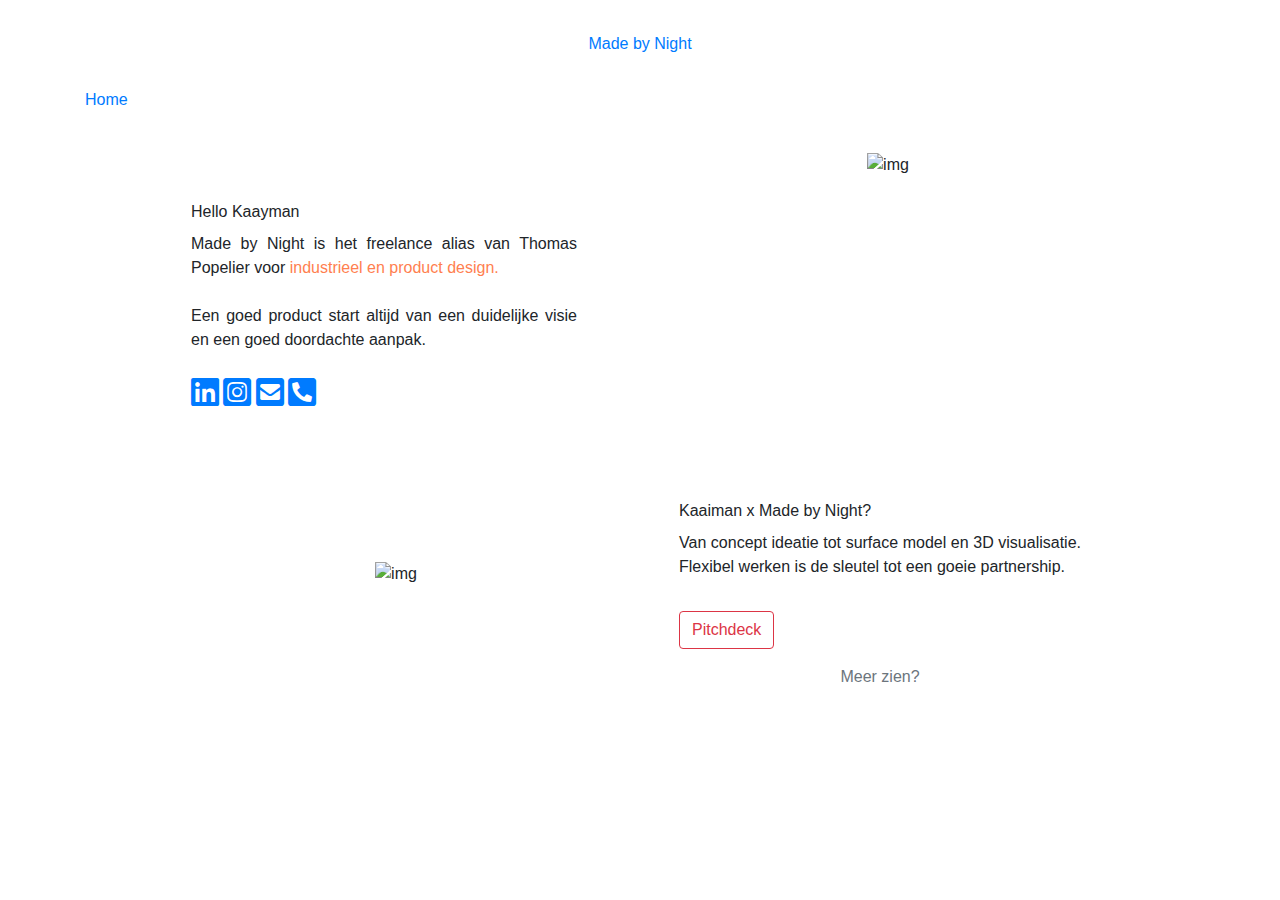
==== kaayman.html @ 13589800 "Add files via upload" ====
<!DOCTYPE html>
<html lang="en">

<head>
  <meta charset="utf-8">
  <title>Made by Night</title>
  <meta name="viewport" content="width=device-width, initial-scale=1, shrink-to-fit=no">
  <meta content="" name="keywords">
  <meta name="description" content="">
  <meta name="author" content="">

  <!-- Facebook Opengraph integration: https://developers.facebook.com/docs/sharing/opengraph -->
  <meta property="og:title" content="">
  <meta property="og:image" content="">
  <meta property="og:url" content="">
  <meta property="og:site_name" content="">
  <meta property="og:description" content="">

  <!-- Twitter Cards integration: https://dev.twitter.com/cards/  -->
  <meta name="twitter:card" content="summary">
  <meta name="twitter:site" content="">
  <meta name="twitter:title" content="">
  <meta name="twitter:description" content="">
  <meta name="twitter:image" content="">

  <!-- Place your favicon.ico and apple-touch-icon.png in the template root directory -->
    <link href="/resources/favicon/favicon.ico" rel="shortcut icon">
    <link rel="apple-touch-icon" sizes="180x180" href="/resources/favicon/apple-touch-icon.png">
    <link rel="icon" type="image/png" sizes="32x32" href="/resources/favicon/favicon-32x32.png">
    <link rel="icon" type="image/png" sizes="16x16" href="/resources/favicon/favicon-16x16.png">
    <link rel="manifest" href="/resources/favicon/site.webmanifest">

  <!-- Bootstrap core CSS -->
  <link href="css/bootstrap.min.css" rel="stylesheet">

  <!-- custom core CSS -->
  <link href="css/styles1.css" rel="stylesheet">

  <!--  custom fonts CSS -->
  <link href="https://fonts.googleapis.com/css2?family=Balthazar&display=swap" rel="stylesheet">

  <!-- Emoji Stylesheet file -->
  <link href="https://afeld.github.io/emoji-css/emoji.css" rel="stylesheet">

<link rel="stylesheet" href="https://cdnjs.cloudflare.com/ajax/libs/font-awesome/4.7.0/css/font-awesome.min.css">

  <!--  animate CSS -->
  <link href="css/animate.min.css" rel="stylesheet">

  <!--  custom fonts CSS

<link href="https://fonts.googleapis.com/css?family=Balthazar|Cormorant|Source+Sans+Pro&display=swap" rel="stylesheet">

-->

<!--  font-awesome CSS -->
<link href="https://cdnjs.cloudflare.com/ajax/libs/font-awesome/5.15.2/css/all.min.css" rel="stylesheet">


<link rel="preconnect" href="https://fonts.gstatic.com">
<link href="https://fonts.googleapis.com/css2?family=Cormorant:wght@500&family=Source+Sans+Pro&display=swap" rel="stylesheet">

</head>


<style>
* {
  box-sizing: border-box;
}

body {
  margin: 0;
  margin-bottom: 50px;
  font-family: Arial;
}

.header {
  text-align: center;
  padding: 32px;
}

.row {
  display: -ms-flexbox; /* IE10 */
  display: flex;
  -ms-flex-wrap: wrap; /* IE10 */
  flex-wrap: wrap;
  padding: 0 4px;
}

/* Create four equal columns that sits next to each other */
.column {
  -ms-flex: 33%; /* IE10 */
  flex: 33%;
  max-width: 33%;
  padding: 0 4px;
}

.column img {
  margin-top: 8px;
  vertical-align: middle;
  width: 100%;
}

.container  {
  width: 100%;
}

/* Responsive layout - makes a two column-layout instead of four columns */
@media screen and (max-width: 800px) {
  .column {
    -ms-flex: 50%;
    flex: 50%;
    max-width: 50%;
  }
}

/* Responsive layout - makes the two columns stack on top of each other instead of next to each other */
@media screen and (max-width: 600px) {
  .column {
    -ms-flex: 50%;
    flex: 50%;
    max-width: 50%;
  }
}

</style>




<body>

<!-- Header -->
<div class="header wow fadeIn">
  <a  href ="index.html" class ="headerText">Made by Night</a>

</div>

<div class="container ">
  <div class="col extraText2 pl-0 wow fadeIn delay5">
    <a href ="index.html" >Home</a>
  </div>
    <!-- Photo Grid -->
    <div class="container mt-3">


      <div class="row mb-2 mr-2 ml-2 lg-4 pt-md-4 ">
        <div class="col-md-6 mb-2 d-flex justify-content-center wow fadeIn order-sm-12" data-wow-delay=".2s" style="visibility:hidden">
          <div class="flex-md-row mr-md-5 ml-md-3">
            <div class=" d-flex flex-column align-items-start">

             <a><img src="resources/landing_speaker.jpg" class="img-fluid cornersimg" alt="img"></a>
            <!--<img class="card-img-left flex-auto d-none d-md-block" img src="resources/about_cards/square1.png" alt="Card image cap">-->

            </div>
          </div>
        </div>
        <div class="col-md-6 mb-2 d-flex justify-content-center wow fadeIn order-sm-1 " data-wow-delay=".2s" style="visibility:hidden">
          <div class="flex-md-row   ">
            <div class=" d-flex flex-column align-items-start mr-lg-5 ml-md-5  ">
                <a class="about-header2 mb-2 mt-lg-5 ml-md-3">Hello Kaayman</a>
                <p class="about-text mb-4 text-justify ml-md-3">Made by Night is het freelance alias van Thomas Popelier voor  <span style ="color:coral;"> industrieel en product design. </span>
                  <br/> <br/>
                Een goed product start altijd van een duidelijke visie en een goed doordachte aanpak.
                  <br/> <br/>

                <a href="https://www.linkedin.com/in/popelierthomas/"> <i class="fab fa-linkedin fa-2x" ></i></a>
                <a href ="https://www.instagram.com/made.by.night/"><i class="fab fa-instagram-square fa-2x" ></i></a>
                <a href ="mailto:hey@madebynight.com"><i class="fas fa-envelope-square fa-2x" ></i></a>
                <a href ="tel:+486776504"><i class="fas fa-phone-square-alt fa-2x" ></i></a>
                </p>


            </div>
          </div>
        </div>

      </div>

      <div class="row mr-2 ml-2">

        <div class="col-md-6 d-flex mb-2 justify-content-center wow fadeIn" data-wow-delay=".4s" style="visibility:hidden">
          <div class="  flex-md-row d-flex align-items-center">
            <div class=" d-flex flex-column align-items-start mr-md-2 ml-md-5 ">
             <a><img src="resources/landing_3dprint.jpg" class="img-fluid cornersimg" alt="img"></a>
            </div>
          </div>
        </div>
        <div class="col-md-6 d-flex justify-content-center wow fadeIn " data-wow-delay=".4s" style="visibility:hidden">
          <div class="flex-md-row  d-flex ml-md-3 mr-md-4 ">
            <div class=" d-flex flex-column align-items-start mr-md-5 ml-md-2 mt-md-5 ">
                <a class="about-header2 mb-2" >Kaaiman x Made by Night?</a>
              <p class="about-text mb-2 text-justify align-items-center">
                Van concept ideatie  tot surface model en 3D visualisatie. Flexibel werken is de sleutel tot een goeie partnership.
              </p>
              <br/>
                <a href="https://www.instagram.com/made.by.night/" class="btn btn-outline-danger  btn-default align-items-center mb-3 " >Pitchdeck </a>
                  <a href ="index.html" class="text-muted mx-auto mb-3" > Meer zien?</a>

            </div>
          </div>
        </div>
      </div>

  </div>
  </div>

  <!-- Bootstrap core JavaScript
  <script src="jquery/jquery.slim.min.js"></script>
  <script src="js/bootstrap.bundle.min.js"></script>
 -->

  <!-- Required JavaScript Libraries -->
  <script src="lib/jquery/jquery.min.js"></script>
  <script src="lib/bootstrap/js/bootstrap.min.js"></script>
  <script src="lib/superfish/hoverIntent.js"></script>
  <script src="lib/superfish/superfish.min.js"></script>
  <script src="lib/morphext/morphext.min.js"></script>
  <script src="lib/wow/wow.min.js"></script>
  <script src="lib/stickyjs/sticky.js"></script>
  <script src="lib/easing/easing.js"></script>

  <!-- Template Specisifc Custom Javascript File -->
  <script src="js/custom.js"></script>

    <!-- Lazyloading -->
  <script src="js/lazysizes.min.js" async=""></script>


</body>

</html>
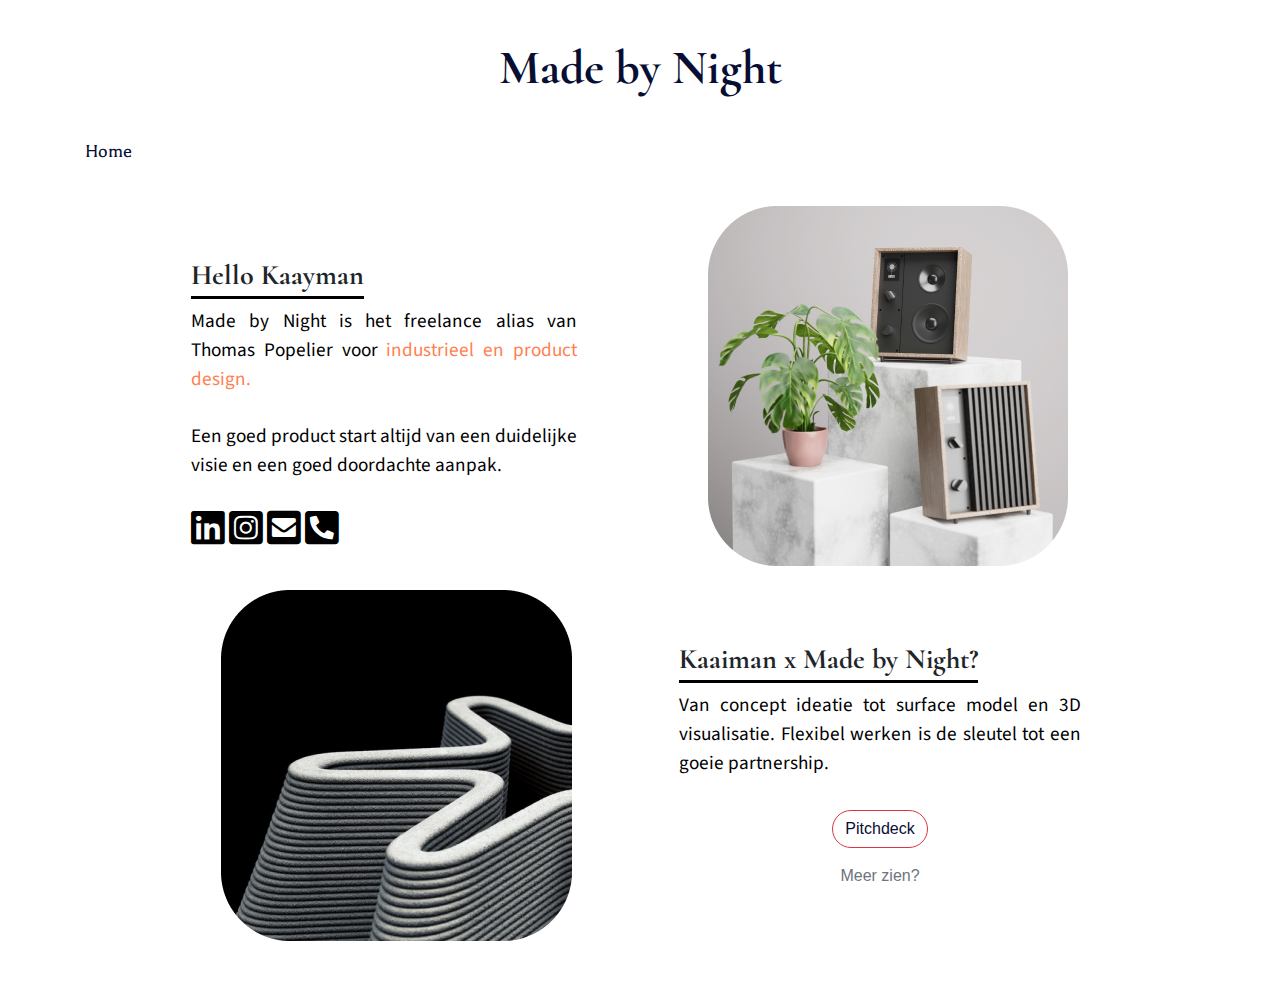
==== commit 0dc78bf8: "Update kaayman.html" ====
--- a/kaayman.html
+++ b/kaayman.html
@@ -31,10 +31,10 @@
     <link rel="manifest" href="/resources/favicon/site.webmanifest">
 
   <!-- Bootstrap core CSS -->
-  <link href="css/bootstrap.min.css" rel="stylesheet">
+  <link href="/css/bootstrap.min.css" rel="stylesheet">
 
   <!-- custom core CSS -->
-  <link href="css/styles1.css" rel="stylesheet">
+  <link href="/css/styles1.css" rel="stylesheet">
 
   <!--  custom fonts CSS -->
   <link href="https://fonts.googleapis.com/css2?family=Balthazar&display=swap" rel="stylesheet">
@@ -45,7 +45,7 @@
 <link rel="stylesheet" href="https://cdnjs.cloudflare.com/ajax/libs/font-awesome/4.7.0/css/font-awesome.min.css">
 
   <!--  animate CSS -->
-  <link href="css/animate.min.css" rel="stylesheet">
+  <link href="/css/animate.min.css" rel="stylesheet">
 
   <!--  custom fonts CSS
 
@@ -149,7 +149,7 @@
           <div class="flex-md-row mr-md-5 ml-md-3">
             <div class=" d-flex flex-column align-items-start">
 
-             <a><img src="resources/landing_speaker.jpg" class="img-fluid cornersimg" alt="img"></a>
+             <a><img src="/resources/landing_speaker.jpg" class="img-fluid cornersimg" alt="img"></a>
             <!--<img class="card-img-left flex-auto d-none d-md-block" img src="resources/about_cards/square1.png" alt="Card image cap">-->
 
             </div>
@@ -182,7 +182,7 @@
         <div class="col-md-6 d-flex mb-2 justify-content-center wow fadeIn" data-wow-delay=".4s" style="visibility:hidden">
           <div class="  flex-md-row d-flex align-items-center">
             <div class=" d-flex flex-column align-items-start mr-md-2 ml-md-5 ">
-             <a><img src="resources/landing_3dprint.jpg" class="img-fluid cornersimg" alt="img"></a>
+             <a><img src="/resources/landing_3dprint.jpg" class="img-fluid cornersimg" alt="img"></a>
             </div>
           </div>
         </div>
@@ -211,20 +211,20 @@
  -->
 
   <!-- Required JavaScript Libraries -->
-  <script src="lib/jquery/jquery.min.js"></script>
-  <script src="lib/bootstrap/js/bootstrap.min.js"></script>
-  <script src="lib/superfish/hoverIntent.js"></script>
-  <script src="lib/superfish/superfish.min.js"></script>
-  <script src="lib/morphext/morphext.min.js"></script>
-  <script src="lib/wow/wow.min.js"></script>
-  <script src="lib/stickyjs/sticky.js"></script>
-  <script src="lib/easing/easing.js"></script>
+  <script src="/lib/jquery/jquery.min.js"></script>
+  <script src="/lib/bootstrap/js/bootstrap.min.js"></script>
+  <script src="/lib/superfish/hoverIntent.js"></script>
+  <script src="/lib/superfish/superfish.min.js"></script>
+  <script src="/lib/morphext/morphext.min.js"></script>
+  <script src="/lib/wow/wow.min.js"></script>
+  <script src="/lib/stickyjs/sticky.js"></script>
+  <script src="/lib/easing/easing.js"></script>
 
   <!-- Template Specisifc Custom Javascript File -->
-  <script src="js/custom.js"></script>
+  <script src="/js/custom.js"></script>
 
     <!-- Lazyloading -->
-  <script src="js/lazysizes.min.js" async=""></script>
+  <script src="/js/lazysizes.min.js" async=""></script>
 
 
 </body>
--- a/css/styles1.css
+++ b/css/styles1.css
@@ -0,0 +1,332 @@
+
+/* NAVBAR EXTRAS */
+
+.navbarborder {
+  border: 0;
+}
+
+
+.collapse.in {
+      display: block;
+}
+
+.footer {
+
+  text-align: right;
+
+}
+
+ul-1  {
+  list-style-type: circle;
+}
+
+.fa {
+  padding: 20px;
+   font-size: 60px;
+   width: 60px;
+   text-align: center;
+   text-decoration: none;
+   margin: 5px 2px;
+   border-radius: 50%;
+}
+
+.fa:hover {
+    opacity: 0.7;
+}
+.fa-linkedin {
+  color: black;
+}
+.fa-instagram-square {
+  color: black;
+}
+
+.fa-envelope-square {
+  color: black;
+}
+
+.fa-phone-square-alt {
+  color: black;
+}
+
+
+.cornersimg {
+  border-radius: 50px;
+}
+
+.vertical-center {
+  min-height: 100%;  /* Fallback for browsers do NOT support vh unit */
+  min-height: 100vh; /* These two lines are counted as one :-)       */
+
+  display: flex;
+  align-items: center;
+
+  background: #fff;
+}
+.zeromargin {
+
+
+  margin: 0 !important;
+}
+
+
+/* padding */
+.nopadding {
+   padding: 15px !important;
+   margin: 0px !important;
+}
+
+.paddingAbout {
+   padding: 50px 15px !important;
+
+}
+
+.toppadding{
+     padding:50px 15px !important;
+}
+
+.gridlayout{
+/*  display:block;*/
+  width: 100%;
+  height: 100%;
+/*  padding: 15px;*/
+  position: relative;
+
+/*  box-shadow: rgba(0, 0, 0, 0.06) 0px 2px 4px;*/
+border-radius: 50px;
+
+  transition: all .3s ease-in-out;
+}
+
+.heighttest{
+
+  height: 100%;
+
+}
+
+
+.gridlayout:hover{
+
+  box-shadow: #D6D6D6 0px 14px 15px;
+  transform: translate3d(0px, -15px, 0px);
+  border-radius: 50px;
+transition: .5s ease;
+}
+
+.nav-item {
+
+  font-family: 'Balthazar', serif;
+  text-align: center;
+  font-size: 120%;
+  margin-left: 15px;
+
+}
+
+.nav-item.active{
+
+  border-bottom: 3px solid #000000;
+  padding-bottom: 0px;
+
+
+}
+
+.about-header {
+  font-family: 'Cormorant', serif;
+  font-weight: bold;
+  margin-left: 15px;
+  display: block;
+
+}
+
+.about-header2{
+  font-family: 'Cormorant', serif;
+  text-align: left;
+  color: black;
+  font-size: 1.75em;
+  font-weight: bold;
+  border-bottom: 3px solid #000000;
+  padding-bottom: 0px;
+
+}
+
+.about-text{
+  font-family: 'Source Sans Pro', sans-serif;
+  text-align: left;
+  color: black;
+  font-size: 1.2rem;
+}
+
+.aboutText{
+  height: 350px;
+  display: flex;
+  justify-content: center;
+  flex-direction: column; /* Column | row */
+  font-family: 'Source Sans Pro', sans-serif;
+  color: #080E33;
+}
+
+.extraText{
+
+  font-family: 'Balthazar', serif;
+
+}
+.extraText2{
+  font-family: 'Balthazar', serif;
+  font-size: 1.25em;
+}
+
+
+.headerText{
+font-family: 'Cormorant', serif;
+color: #080E33;
+font-size: 3em;
+font-weight: bolder;
+
+
+}
+
+.btn-default {
+
+  border-radius: 40px;
+  margin:0 auto;
+  display:block;
+}
+
+a:link {
+/*  color:  #FF7473; */
+color: #080E33;
+}
+
+a:visited{
+/*  color:  #FF7473; */
+color: #080E33;
+}
+a:hover{
+  color: #FF7473;
+}
+
+
+btn-link:link {
+/*  color:  #FF7473; */
+color: #080E33;
+}
+
+btn-link:visited{
+/*  color:  #FF7473; */
+color: #080E33;
+}
+btn-link:hover{
+  color: #FF7473;
+}
+
+
+
+.experiments-header{
+  font-family: 'Cormorant', serif;
+  text-align: left;
+  color: black;
+  font-weight: bold;
+
+/*  font-size: 1.5em;*/
+  margin-left: 15px;
+
+}
+.colortest{
+
+background-color: coral;
+
+}
+
+
+.delay1 {
+
+  animation-delay: 0.25s
+}
+
+.delay2 {
+
+  animation-delay: 0.5s
+}
+.delay3 {
+
+  animation-delay: 0.75s
+}
+.delay4 {
+
+  animation-delay: 1s
+}
+.delay5 {
+
+  animation-delay: 1.25s
+}
+.delay6 {
+
+  animation-delay: 1.5s
+
+}
+
+.overlay {
+  position: absolute;
+  border-radius: 50px;
+
+  top: 0;
+  bottom: 0;
+  left: 0;
+  right: 0;
+  height: 100%;
+  width: 100%;
+  opacity: 0;
+  padding-left: 50px;
+  padding-right: 50px;
+  padding-top: 50px;
+  padding-bottom: 50px;
+  transition: .5s ease;
+  background-color: rgba(0, 0, 0);
+}
+
+.gridlayout:hover .overlay {
+
+  opacity: 0.5;
+
+}
+
+.textoverlay {
+  color: white;
+/*  font-size: 20px;*/
+  font-family: 'Balthazar', serif;
+  font-size: 150%;
+  position: absolute;
+  top: 50%;
+  left: 50%;
+  -webkit-transform: translate(-50%, -50%);
+  -ms-transform: translate(-50%, -50%);
+  transform: translate(-50%, -50%);
+  text-align: center;
+}
+
+
+/* mobile css */
+
+@media (max-width: 575.98px) {
+
+  h3{
+    font-size: 1.5rem;
+  }
+
+  .textsmall{
+    font-size: 100% !important;
+
+  }
+
+}
+
+@media (min-width: 768px) {
+
+  .verticalAlign {
+      position: absolute;
+      top: 50%;
+      left: 50%;
+      -moz-transform: translateX(-50%) translateY(-50%);
+      -webkit-transform: translateX(-50%) translateY(-50%);
+      transform: translateX(-50%) translateY(-50%);
+  }
+ }
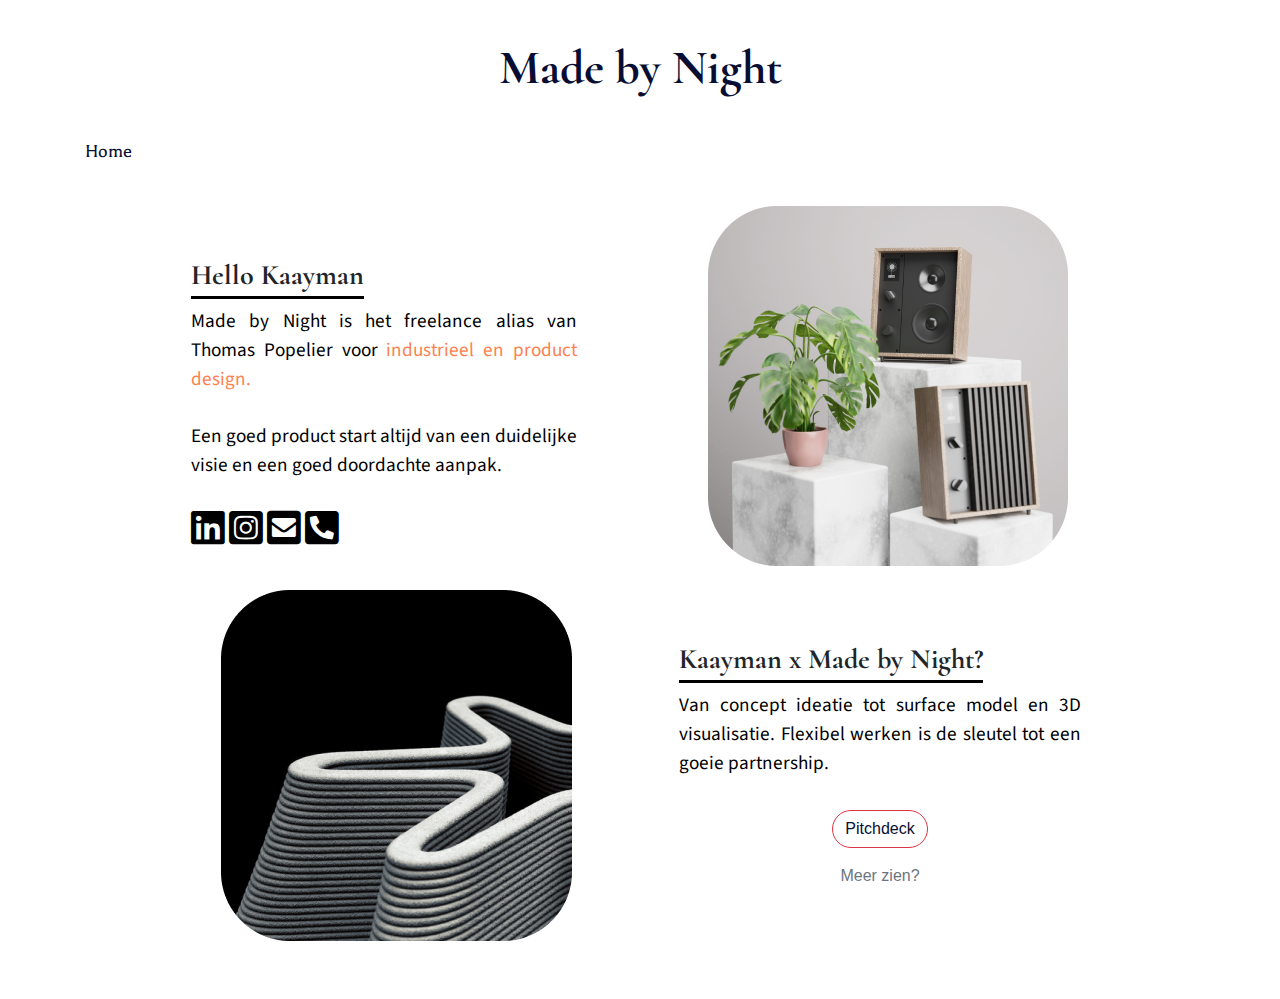
==== commit 86dc75de: "Update kaayman.html" ====
--- a/kaayman.html
+++ b/kaayman.html
@@ -189,12 +189,12 @@
         <div class="col-md-6 d-flex justify-content-center wow fadeIn " data-wow-delay=".4s" style="visibility:hidden">
           <div class="flex-md-row  d-flex ml-md-3 mr-md-4 ">
             <div class=" d-flex flex-column align-items-start mr-md-5 ml-md-2 mt-md-5 ">
-                <a class="about-header2 mb-2" >Kaaiman x Made by Night?</a>
+                <a class="about-header2 mb-2" >Kaayman x Made by Night?</a>
               <p class="about-text mb-2 text-justify align-items-center">
                 Van concept ideatie  tot surface model en 3D visualisatie. Flexibel werken is de sleutel tot een goeie partnership.
               </p>
               <br/>
-                <a href="https://www.instagram.com/made.by.night/" class="btn btn-outline-danger  btn-default align-items-center mb-3 " >Pitchdeck </a>
+                <a href="/resources/MBN_Kaayman.pdf" class="btn btn-outline-danger  btn-default align-items-center mb-3 " >Pitchdeck </a>
                   <a href ="index.html" class="text-muted mx-auto mb-3" > Meer zien?</a>
 
             </div>
